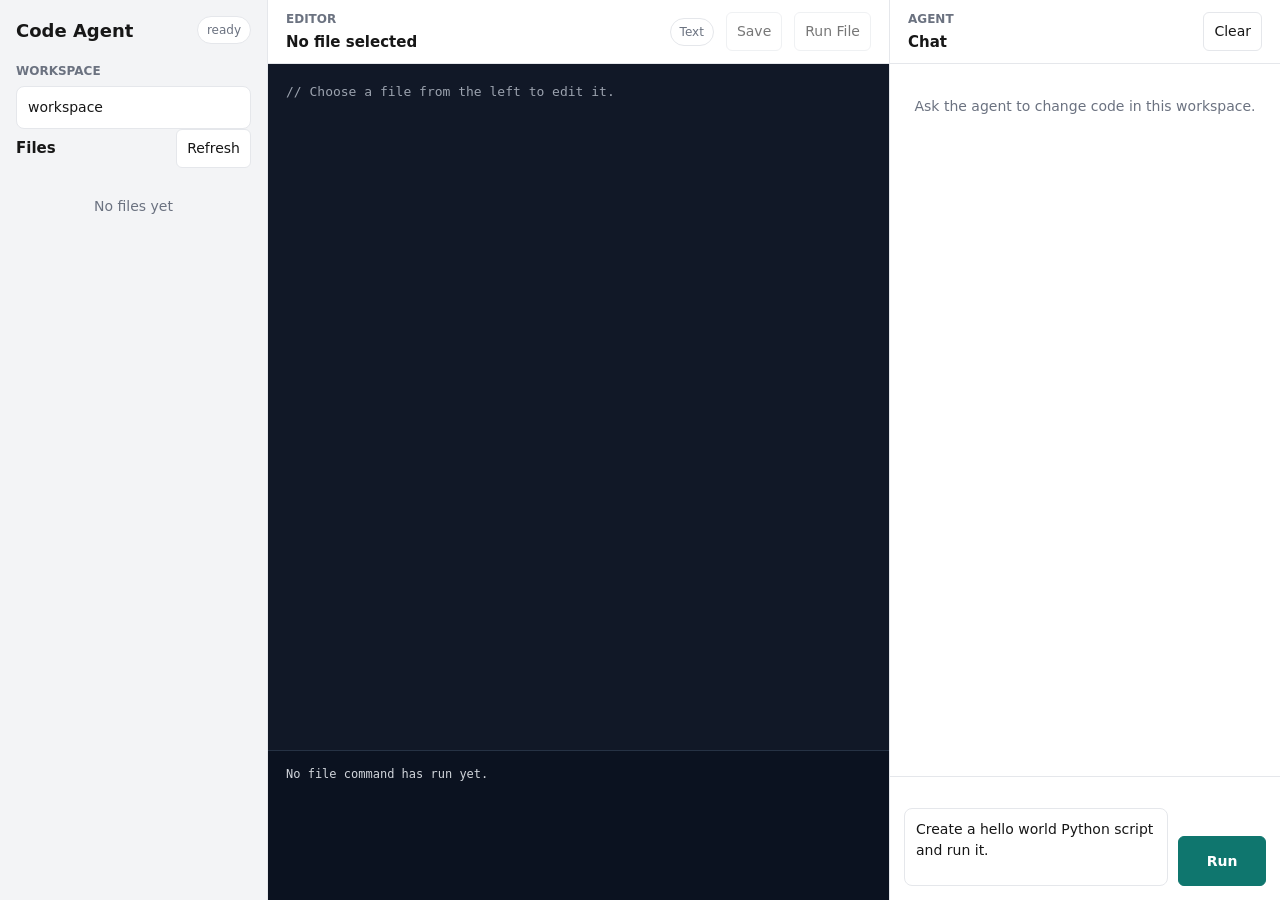
==== web/index.html @ d61482d1 "v1" ====
<!doctype html>
<html lang="zh-CN">
  <head>
    <meta charset="utf-8" />
    <meta name="viewport" content="width=device-width, initial-scale=1" />
    <title>Code Agent Harness</title>
    <link rel="stylesheet" href="./styles.css?v=20260830-1518" />
  </head>
  <body>
    <main class="app">
      <aside class="sidebar">
        <div class="brand">
          <h1>Code Agent</h1>
          <span id="status" class="status">ready</span>
        </div>

        <label for="workspace">Workspace</label>
        <input id="workspace" value="workspace" />

        <div class="side-head">
          <h2>Files</h2>
          <button id="refresh" type="button" title="刷新文件列表">Refresh</button>
        </div>
        <ol id="files" class="files">
          <li class="empty">No files yet</li>
        </ol>
      </aside>

      <section class="editor">
        <div class="editor-head">
          <div>
            <p class="eyebrow">Editor</p>
            <h2 id="file-title">No file selected</h2>
          </div>
          <div class="editor-actions">
            <span id="language" class="pill">Text</span>
            <button id="save-file" type="button" disabled>Save</button>
            <button id="run-file" type="button" disabled>Run File</button>
          </div>
        </div>
        <textarea id="code-editor" class="code-editor" spellcheck="false" disabled>// Choose a file from the left to edit it.</textarea>
        <pre id="terminal" class="terminal">No file command has run yet.</pre>
      </section>

      <aside class="agent-panel">
        <div class="agent-head">
          <div>
            <p class="eyebrow">Agent</p>
            <h2>Chat</h2>
          </div>
          <button id="clear" type="button" title="清空对话">Clear</button>
        </div>
        <ol id="events" class="events">
          <li class="empty">Ask the agent to change code in this workspace.</li>
        </ol>
        <section class="composer">
          <textarea id="task">Create a hello world Python script and run it.</textarea>
          <button id="run" class="run" type="button">Run</button>
        </section>
      </aside>
    </main>
    <script src="./app.js?v=20260830-1518"></script>
  </body>
</html>
---- web/styles.css ----
:root {
  color-scheme: light;
  --bg: #f7f7f8;
  --sidebar: #f3f4f6;
  --panel: #ffffff;
  --soft: #fafafa;
  --ink: #171717;
  --muted: #6b7280;
  --line: #e5e7eb;
  --accent: #0f766e;
  --accent-soft: #e6f4f1;
  --error: #b42318;
  --warn: #b45309;
  --code-bg: #111827;
  --code-fg: #e5e7eb;
}

* {
  box-sizing: border-box;
}

body {
  margin: 0;
  background: var(--bg);
  color: var(--ink);
  font: 14px/1.5 ui-sans-serif, system-ui, -apple-system, BlinkMacSystemFont, "Segoe UI", sans-serif;
}

button,
input,
textarea {
  font: inherit;
}

button {
  border: 1px solid var(--line);
  border-radius: 6px;
  color: var(--ink);
  background: #fff;
  padding: 8px 10px;
  cursor: pointer;
}

button:hover {
  border-color: #b8c0cc;
}

button:disabled {
  cursor: not-allowed;
  opacity: 0.58;
}

.app {
  height: 100vh;
  display: grid;
  grid-template-columns: 268px minmax(420px, 1fr) 390px;
  grid-template-rows: 1fr;
  overflow: hidden;
  background: var(--panel);
}

.sidebar {
  grid-column: 1;
  grid-row: 1;
  padding: 16px;
  display: flex;
  flex-direction: column;
  min-width: 0;
  background: var(--sidebar);
  border-right: 1px solid var(--line);
}

.brand,
.side-head,
.editor-head,
.editor-actions,
.agent-head {
  display: flex;
  align-items: center;
  justify-content: space-between;
  gap: 12px;
}

h1,
h2,
p {
  margin: 0;
}

h1 {
  font-size: 18px;
  font-weight: 760;
}

h2 {
  font-size: 15px;
  font-weight: 720;
}

label,
.eyebrow {
  display: block;
  margin: 18px 0 6px;
  color: var(--muted);
  font-size: 12px;
  font-weight: 680;
  text-transform: uppercase;
}

input,
textarea {
  width: 100%;
  border: 1px solid var(--line);
  border-radius: 8px;
  padding: 10px 11px;
  color: var(--ink);
  background: #fff;
}

.status,
.pill {
  border: 1px solid var(--line);
  border-radius: 999px;
  padding: 4px 9px;
  color: var(--muted);
  background: #fff;
  font-size: 12px;
}

.files,
.events {
  list-style: none;
  margin: 0;
  padding: 0;
}

.files {
  margin-top: 10px;
  overflow: auto;
}

.file {
  width: 100%;
  display: grid;
  grid-template-columns: 1fr auto;
  gap: 8px;
  align-items: center;
  border: 0;
  border-radius: 8px;
  padding: 8px;
  text-align: left;
  background: transparent;
}

.file:hover,
.file.active {
  background: var(--accent-soft);
}

.file-name {
  overflow: hidden;
  text-overflow: ellipsis;
  white-space: nowrap;
}

.file-meta {
  color: var(--muted);
  font-size: 12px;
}

.editor {
  grid-column: 2;
  grid-row: 1;
  min-width: 0;
  min-height: 0;
  display: grid;
  grid-template-rows: 64px minmax(0, 1fr) 150px;
  border-right: 1px solid var(--line);
}

.editor-head,
.agent-head {
  padding: 12px 18px;
  border-bottom: 1px solid var(--line);
}

.editor-head .eyebrow,
.agent-head .eyebrow {
  margin: 0 0 3px;
}

.code-editor {
  min-height: 0;
  border: 0;
  border-radius: 0;
  padding: 18px;
  resize: none;
  outline: none;
  background: var(--code-bg);
  color: var(--code-fg);
  font: 13px/1.6 "Cascadia Code", "Fira Code", Consolas, monospace;
  white-space: pre;
  overflow: auto;
}

.code-editor:disabled {
  opacity: 1;
  color: #9ca3af;
}

.terminal {
  margin: 0;
  padding: 14px 18px;
  overflow: auto;
  border-top: 1px solid #263244;
  background: #0b1220;
  color: #d1d5db;
  font: 12px/1.55 "Cascadia Code", Consolas, monospace;
  white-space: pre-wrap;
}

.agent-panel {
  grid-column: 3;
  grid-row: 1;
  min-width: 0;
  min-height: 0;
  display: grid;
  grid-template-rows: 64px minmax(0, 1fr) 124px;
  background: var(--panel);
}

.events {
  overflow: auto;
  padding: 14px;
  display: flex;
  flex-direction: column;
  gap: 10px;
}

.event {
  border: 1px solid var(--line);
  border-radius: 8px;
  padding: 10px 12px;
  background: var(--soft);
}

.event strong {
  display: block;
  margin-bottom: 5px;
  font-size: 12px;
}

.event pre {
  max-height: 240px;
  overflow: auto;
  margin: 0;
  white-space: pre-wrap;
  word-break: break-word;
}

.event.assistant {
  background: #fff;
}

.event.user {
  border-color: #c7d2fe;
  background: #f8fafc;
}

.event.tool strong {
  color: var(--accent);
}

.event.error strong {
  color: var(--error);
}

.event.result.bad strong {
  color: var(--warn);
}

.composer {
  display: grid;
  grid-template-columns: minmax(240px, 1fr) 88px;
  gap: 10px;
  align-items: end;
  padding: 14px;
  background: var(--panel);
  border-top: 1px solid var(--line);
}

.run {
  height: 50px;
  color: #fff;
  border-color: var(--accent);
  background: var(--accent);
  font-weight: 750;
}

.composer textarea {
  height: 78px;
  resize: none;
}

.empty {
  color: var(--muted);
  padding: 18px 8px;
  text-align: center;
}

@media (max-width: 1100px) {
  .app {
    height: auto;
    min-height: 100vh;
    grid-template-columns: 260px minmax(0, 1fr);
    grid-template-rows: 520px 420px;
    overflow: auto;
  }

  .sidebar {
    grid-row: 1 / 3;
  }

  .editor {
    grid-column: 2;
    grid-row: 1;
  }

  .agent-panel {
    grid-column: 2;
    grid-row: 2;
  }
}
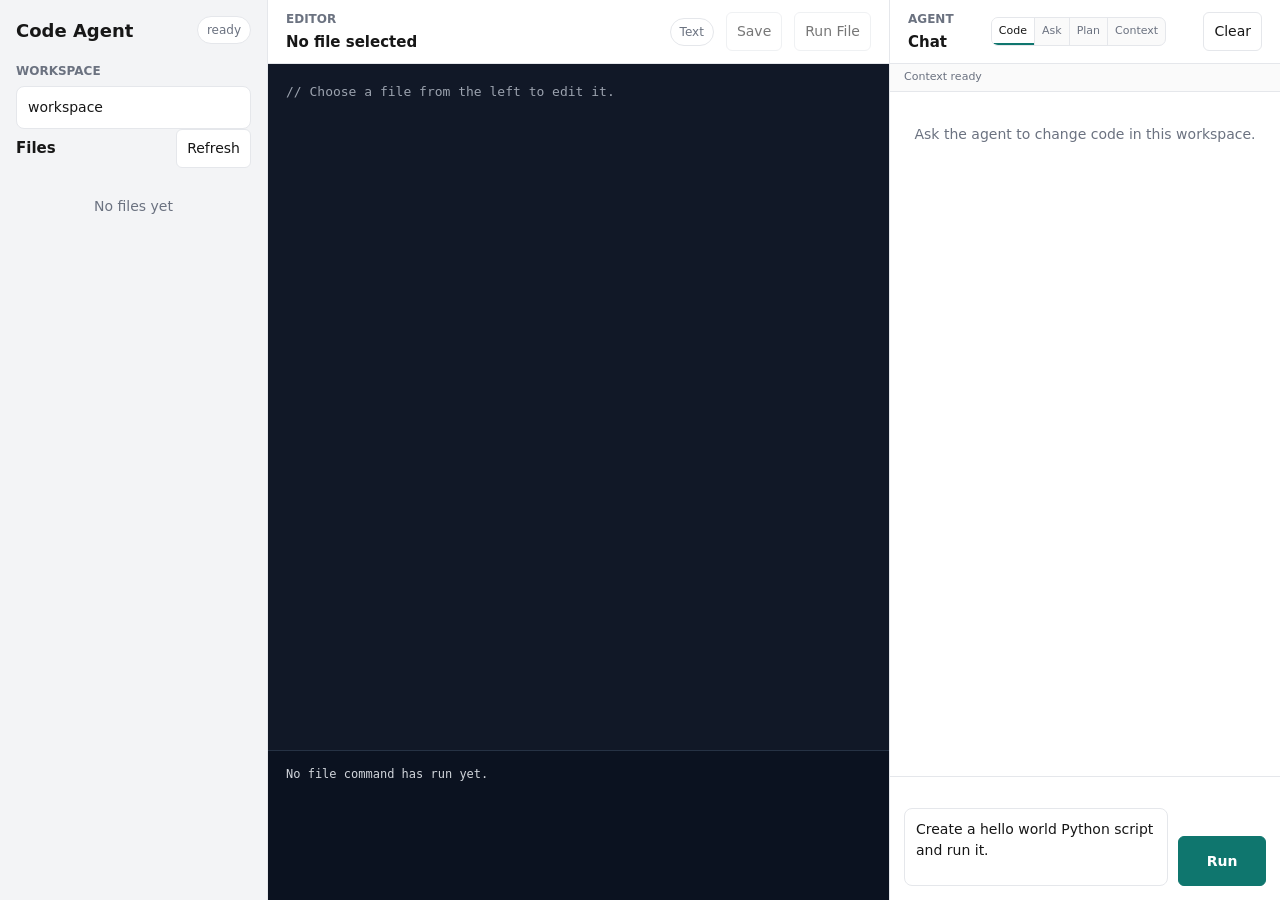
==== commit 53c9fb04: "v2" ====
--- a/web/index.html
+++ b/web/index.html
@@ -4,7 +4,7 @@
     <meta charset="utf-8" />
     <meta name="viewport" content="width=device-width, initial-scale=1" />
     <title>Code Agent Harness</title>
-    <link rel="stylesheet" href="./styles.css?v=20260830-1518" />
+    <link rel="stylesheet" href="./styles.css?v=20260830-1700" />
   </head>
   <body>
     <main class="app">
@@ -48,8 +48,15 @@
             <p class="eyebrow">Agent</p>
             <h2>Chat</h2>
           </div>
+          <div id="mode-switch" class="mode-switch" role="group" aria-label="Agent mode">
+            <button type="button" class="active" data-mode="code" title="编辑并验证代码">Code</button>
+            <button type="button" data-mode="ask" title="只读问答">Ask</button>
+            <button type="button" data-mode="architect" title="只生成实施计划">Plan</button>
+            <button type="button" data-mode="context" title="查看当前仓库上下文">Context</button>
+          </div>
           <button id="clear" type="button" title="清空对话">Clear</button>
         </div>
+        <div id="context-status" class="context-status">Context ready</div>
         <ol id="events" class="events">
           <li class="empty">Ask the agent to change code in this workspace.</li>
         </ol>
@@ -59,6 +66,6 @@
         </section>
       </aside>
     </main>
-    <script src="./app.js?v=20260830-1518"></script>
+    <script src="./app.js?v=20260830-1700"></script>
   </body>
 </html>
--- a/web/styles.css
+++ b/web/styles.css
@@ -225,8 +225,49 @@
   min-width: 0;
   min-height: 0;
   display: grid;
-  grid-template-rows: 64px minmax(0, 1fr) 124px;
+  grid-template-rows: 64px 28px minmax(0, 1fr) 124px;
   background: var(--panel);
+}
+
+.mode-switch {
+  display: flex;
+  align-items: center;
+  border: 1px solid var(--line);
+  border-radius: 7px;
+  overflow: hidden;
+  background: var(--soft);
+}
+
+.mode-switch button {
+  min-width: 0;
+  border: 0;
+  border-right: 1px solid var(--line);
+  border-radius: 0;
+  padding: 5px 7px;
+  color: var(--muted);
+  background: transparent;
+  font-size: 11px;
+}
+
+.mode-switch button:last-child {
+  border-right: 0;
+}
+
+.mode-switch button.active {
+  color: var(--ink);
+  background: #fff;
+  box-shadow: inset 0 -2px 0 var(--accent);
+}
+
+.context-status {
+  padding: 5px 14px;
+  overflow: hidden;
+  border-bottom: 1px solid var(--line);
+  color: var(--muted);
+  background: var(--soft);
+  font-size: 11px;
+  text-overflow: ellipsis;
+  white-space: nowrap;
 }
 
 .events {
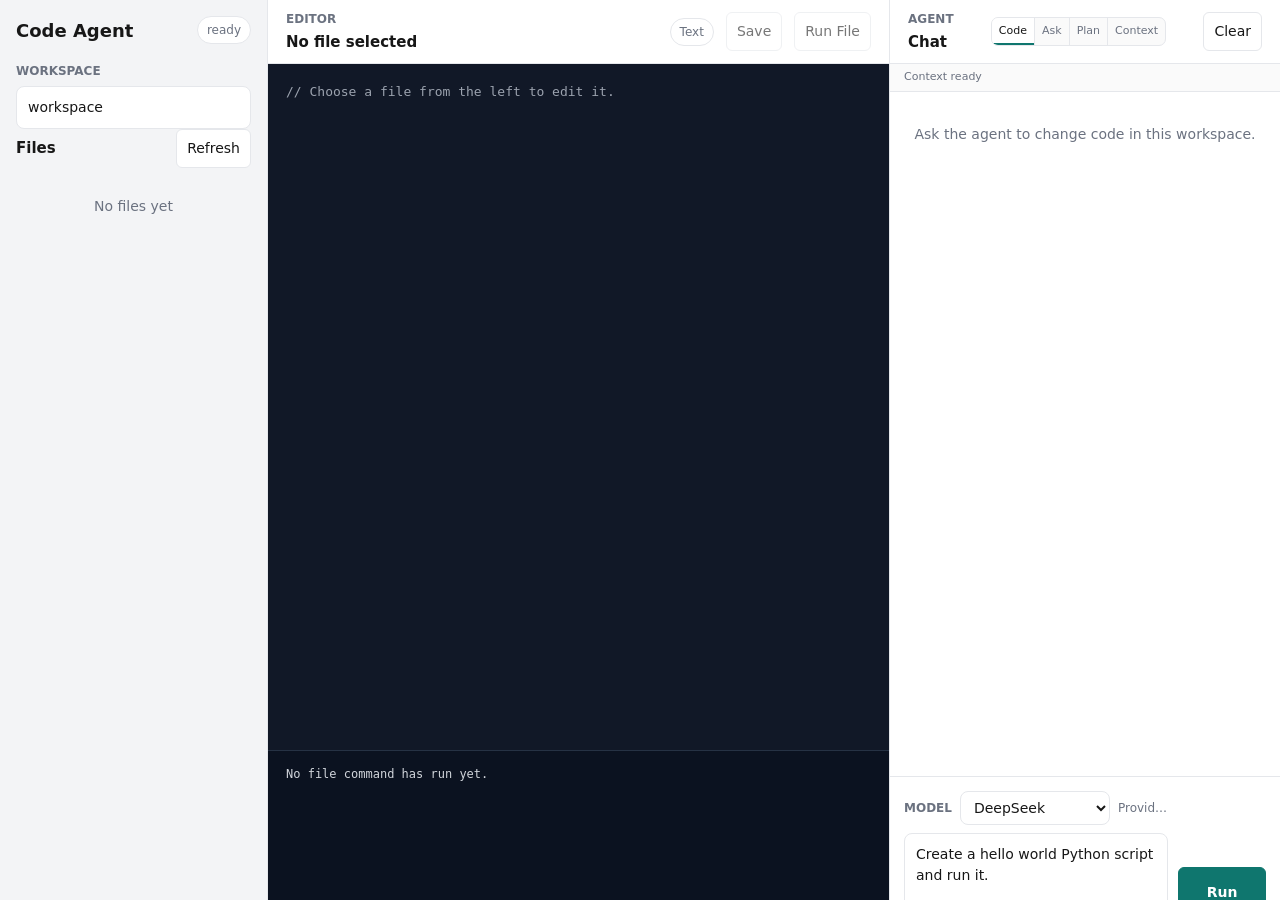
==== commit 0a39864b: "add_llm" ====
--- a/web/index.html
+++ b/web/index.html
@@ -61,7 +61,19 @@
           <li class="empty">Ask the agent to change code in this workspace.</li>
         </ol>
         <section class="composer">
-          <textarea id="task">Create a hello world Python script and run it.</textarea>
+          <div class="composer-main">
+            <div class="composer-toolbar">
+              <label for="provider">Model</label>
+              <select id="provider" title="选择本次请求使用的大模型">
+                <option value="deepseek">DeepSeek</option>
+                <option value="openai">ChatGPT (CloseAI)</option>
+                <option value="claude">Claude (CloseAI)</option>
+                <option value="qwen">Qwen</option>
+              </select>
+              <span id="provider-hint">OpenAI-compatible · deepseek-chat</span>
+            </div>
+            <textarea id="task">Create a hello world Python script and run it.</textarea>
+          </div>
           <button id="run" class="run" type="button">Run</button>
         </section>
       </aside>
--- a/web/styles.css
+++ b/web/styles.css
@@ -28,7 +28,8 @@
 
 button,
 input,
-textarea {
+textarea,
+select {
   font: inherit;
 }
 
@@ -108,7 +109,8 @@
 }
 
 input,
-textarea {
+textarea,
+select {
   width: 100%;
   border: 1px solid var(--line);
   border-radius: 8px;
@@ -330,6 +332,40 @@
   border-top: 1px solid var(--line);
 }
 
+.composer-main {
+  min-width: 0;
+}
+
+.composer-toolbar {
+  display: flex;
+  align-items: center;
+  gap: 8px;
+  margin-bottom: 8px;
+}
+
+.composer-toolbar label {
+  margin: 0;
+}
+
+.composer-toolbar select {
+  width: auto;
+  min-width: 150px;
+  padding: 7px 30px 7px 9px;
+}
+
+.provider-hint {
+  color: var(--muted);
+  font-size: 12px;
+}
+
+#provider-hint {
+  color: var(--muted);
+  font-size: 12px;
+  overflow: hidden;
+  text-overflow: ellipsis;
+  white-space: nowrap;
+}
+
 .run {
   height: 50px;
   color: #fff;
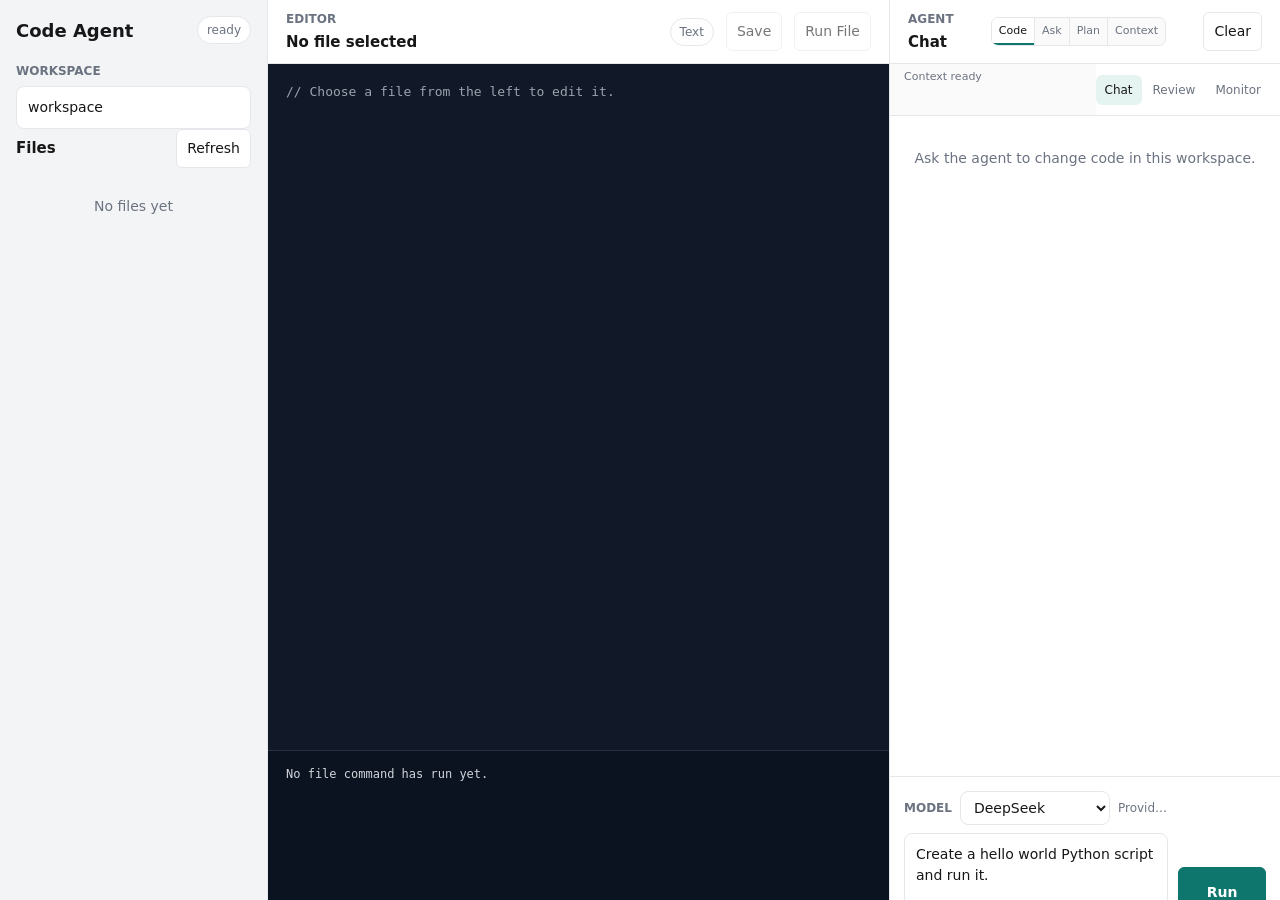
==== commit d0266b28: "add_monitoring&&memory" ====
--- a/web/index.html
+++ b/web/index.html
@@ -56,26 +56,68 @@
           </div>
           <button id="clear" type="button" title="清空对话">Clear</button>
         </div>
-        <div id="context-status" class="context-status">Context ready</div>
-        <ol id="events" class="events">
-          <li class="empty">Ask the agent to change code in this workspace.</li>
-        </ol>
-        <section class="composer">
-          <div class="composer-main">
-            <div class="composer-toolbar">
-              <label for="provider">Model</label>
-              <select id="provider" title="选择本次请求使用的大模型">
-                <option value="deepseek">DeepSeek</option>
-                <option value="openai">ChatGPT (CloseAI)</option>
-                <option value="claude">Claude (CloseAI)</option>
-                <option value="qwen">Qwen</option>
-              </select>
-              <span id="provider-hint">OpenAI-compatible · deepseek-chat</span>
+        <div class="agent-subhead">
+          <div id="context-status" class="context-status">Context ready</div>
+          <div class="panel-tabs" role="tablist" aria-label="Agent panels">
+            <button id="chat-tab" class="active" type="button" role="tab">Chat</button>
+            <button id="review-tab" type="button" role="tab">Review <span id="review-count"></span></button>
+            <button id="monitor-tab" type="button" role="tab">Monitor</button>
+          </div>
+        </div>
+        <div class="agent-body">
+          <div id="chat-view" class="chat-view">
+            <ol id="events" class="events">
+              <li class="empty">Ask the agent to change code in this workspace.</li>
+            </ol>
+          </div>
+          <section id="review-view" class="review-view" hidden>
+            <div class="review-toolbar">
+              <span id="review-summary">No changes to review.</span>
+              <div>
+                <button id="review-refresh" type="button" title="刷新审查变更">Refresh</button>
+                <button id="review-merge" type="button" disabled title="合并选中的两次或多次修改">Merge selected</button>
+              </div>
             </div>
-            <textarea id="task">Create a hello world Python script and run it.</textarea>
-          </div>
-          <button id="run" class="run" type="button">Run</button>
-        </section>
+            <ol id="reviews" class="reviews">
+              <li class="empty">Run the agent to create review changes.</li>
+            </ol>
+          </section>
+          <section id="monitor-view" class="monitor-view" hidden>
+            <div class="monitor-toolbar">
+              <span id="monitor-scope">Workspace monitor</span>
+              <button id="monitor-refresh" type="button" title="刷新监控数据">Refresh</button>
+            </div>
+            <div id="monitor-kpis" class="monitor-kpis"></div>
+            <section class="monitor-section">
+              <h3>By model</h3>
+              <div id="monitor-providers" class="monitor-list"></div>
+            </section>
+            <section class="monitor-section">
+              <h3>By tool</h3>
+              <div id="monitor-tools" class="monitor-list"></div>
+            </section>
+            <section class="monitor-section">
+              <h3>Recent errors</h3>
+              <div id="monitor-errors" class="monitor-list"></div>
+            </section>
+          </section>
+          <section class="composer">
+            <div class="composer-main">
+              <div class="composer-toolbar">
+                <label for="provider">Model</label>
+                <select id="provider" title="选择本次请求使用的大模型">
+                  <option value="deepseek">DeepSeek</option>
+                  <option value="openai">ChatGPT (CloseAI)</option>
+                  <option value="claude">Claude (CloseAI)</option>
+                  <option value="qwen">Qwen</option>
+                </select>
+                <span id="provider-hint">OpenAI-compatible · deepseek-chat</span>
+              </div>
+              <textarea id="task">Create a hello world Python script and run it.</textarea>
+            </div>
+            <button id="run" class="run" type="button">Run</button>
+          </section>
+        </div>
       </aside>
     </main>
     <script src="./app.js?v=20260830-1700"></script>
--- a/web/styles.css
+++ b/web/styles.css
@@ -227,8 +227,14 @@
   min-width: 0;
   min-height: 0;
   display: grid;
-  grid-template-rows: 64px 28px minmax(0, 1fr) 124px;
+  grid-template-rows: 64px 52px minmax(0, 1fr);
   background: var(--panel);
+}
+
+.agent-subhead {
+  display: flex;
+  align-items: stretch;
+  border-bottom: 1px solid var(--line);
 }
 
 .mode-switch {
@@ -262,14 +268,229 @@
 }
 
 .context-status {
+  flex: 1;
   padding: 5px 14px;
   overflow: hidden;
-  border-bottom: 1px solid var(--line);
   color: var(--muted);
   background: var(--soft);
   font-size: 11px;
   text-overflow: ellipsis;
   white-space: nowrap;
+}
+
+.panel-tabs {
+  display: flex;
+  align-items: center;
+  gap: 2px;
+  padding: 6px 10px 6px 0;
+}
+
+.panel-tabs button {
+  border: 0;
+  border-radius: 6px;
+  padding: 6px 9px;
+  color: var(--muted);
+  background: transparent;
+  font-size: 12px;
+}
+
+.panel-tabs button.active {
+  color: var(--ink);
+  background: var(--accent-soft);
+}
+
+.panel-tabs button {
+  white-space: nowrap;
+}
+
+.agent-body {
+  grid-row: 3;
+  min-height: 0;
+  display: grid;
+  grid-template-rows: minmax(0, 1fr) 124px;
+}
+
+.chat-view,
+.review-view {
+  min-height: 0;
+  overflow: hidden;
+}
+
+.monitor-view {
+  min-height: 0;
+  overflow: auto;
+  padding: 12px 14px;
+}
+
+.monitor-toolbar {
+  display: flex;
+  align-items: center;
+  justify-content: space-between;
+  gap: 8px;
+  margin-bottom: 10px;
+  color: var(--muted);
+  font-size: 12px;
+}
+
+.monitor-toolbar button {
+  padding: 6px 8px;
+  font-size: 12px;
+}
+
+.monitor-kpis {
+  display: grid;
+  grid-template-columns: repeat(2, minmax(0, 1fr));
+  gap: 8px;
+  margin-bottom: 14px;
+}
+
+.monitor-kpi {
+  min-width: 0;
+  padding: 9px;
+  border: 1px solid var(--line);
+  border-radius: 7px;
+  background: var(--soft);
+}
+
+.monitor-kpi strong,
+.monitor-kpi span {
+  display: block;
+}
+
+.monitor-kpi strong {
+  font-size: 17px;
+}
+
+.monitor-kpi span {
+  margin-top: 2px;
+  color: var(--muted);
+  font-size: 11px;
+}
+
+.monitor-section {
+  margin-top: 14px;
+}
+
+.monitor-section h3 {
+  margin: 0 0 7px;
+  color: var(--muted);
+  font-size: 11px;
+  font-weight: 700;
+  text-transform: uppercase;
+}
+
+.monitor-list {
+  display: flex;
+  flex-direction: column;
+  gap: 6px;
+}
+
+.monitor-row {
+  display: grid;
+  grid-template-columns: minmax(0, 1fr) auto;
+  gap: 8px;
+  padding: 8px 9px;
+  border: 1px solid var(--line);
+  border-radius: 6px;
+  background: #fff;
+}
+
+.monitor-row strong,
+.monitor-row span {
+  display: block;
+  overflow: hidden;
+  text-overflow: ellipsis;
+  white-space: nowrap;
+}
+
+.monitor-row strong {
+  font-size: 12px;
+}
+
+.monitor-row span {
+  color: var(--muted);
+  font-size: 11px;
+}
+
+.monitor-error {
+  border-left: 3px solid var(--error);
+}
+
+.review-view {
+  padding: 12px 14px;
+  overflow: auto;
+}
+
+.review-toolbar {
+  display: flex;
+  align-items: center;
+  justify-content: space-between;
+  gap: 8px;
+  margin-bottom: 10px;
+  color: var(--muted);
+  font-size: 12px;
+}
+
+.review-toolbar button {
+  padding: 6px 8px;
+  font-size: 12px;
+}
+
+.reviews {
+  display: flex;
+  flex-direction: column;
+  gap: 10px;
+  margin: 0;
+  padding: 0;
+  list-style: none;
+}
+
+.review-item {
+  border: 1px solid var(--line);
+  border-radius: 8px;
+  padding: 10px;
+  background: var(--soft);
+}
+
+.review-item.merged {
+  opacity: 0.62;
+}
+
+.review-item-head {
+  display: flex;
+  align-items: flex-start;
+  gap: 8px;
+}
+
+.review-item-head label {
+  flex: 1;
+  margin: 0;
+  color: var(--ink);
+  font-size: 12px;
+  text-transform: none;
+}
+
+.review-meta {
+  display: block;
+  color: var(--muted);
+  font-size: 11px;
+}
+
+.review-diff {
+  max-height: 180px;
+  overflow: auto;
+  margin: 8px 0 0;
+  padding: 8px;
+  border: 1px solid var(--line);
+  background: #fff;
+  color: #374151;
+  font: 11px/1.45 "Cascadia Code", Consolas, monospace;
+  white-space: pre-wrap;
+  word-break: break-word;
+}
+
+.composer {
+  grid-row: 2;
 }
 
 .events {
@@ -408,3 +629,14 @@
     grid-row: 2;
   }
 }
+
+@media (max-width: 520px) {
+  .panel-tabs {
+    padding-right: 6px;
+  }
+
+  .panel-tabs button {
+    padding-left: 5px;
+    padding-right: 5px;
+  }
+}
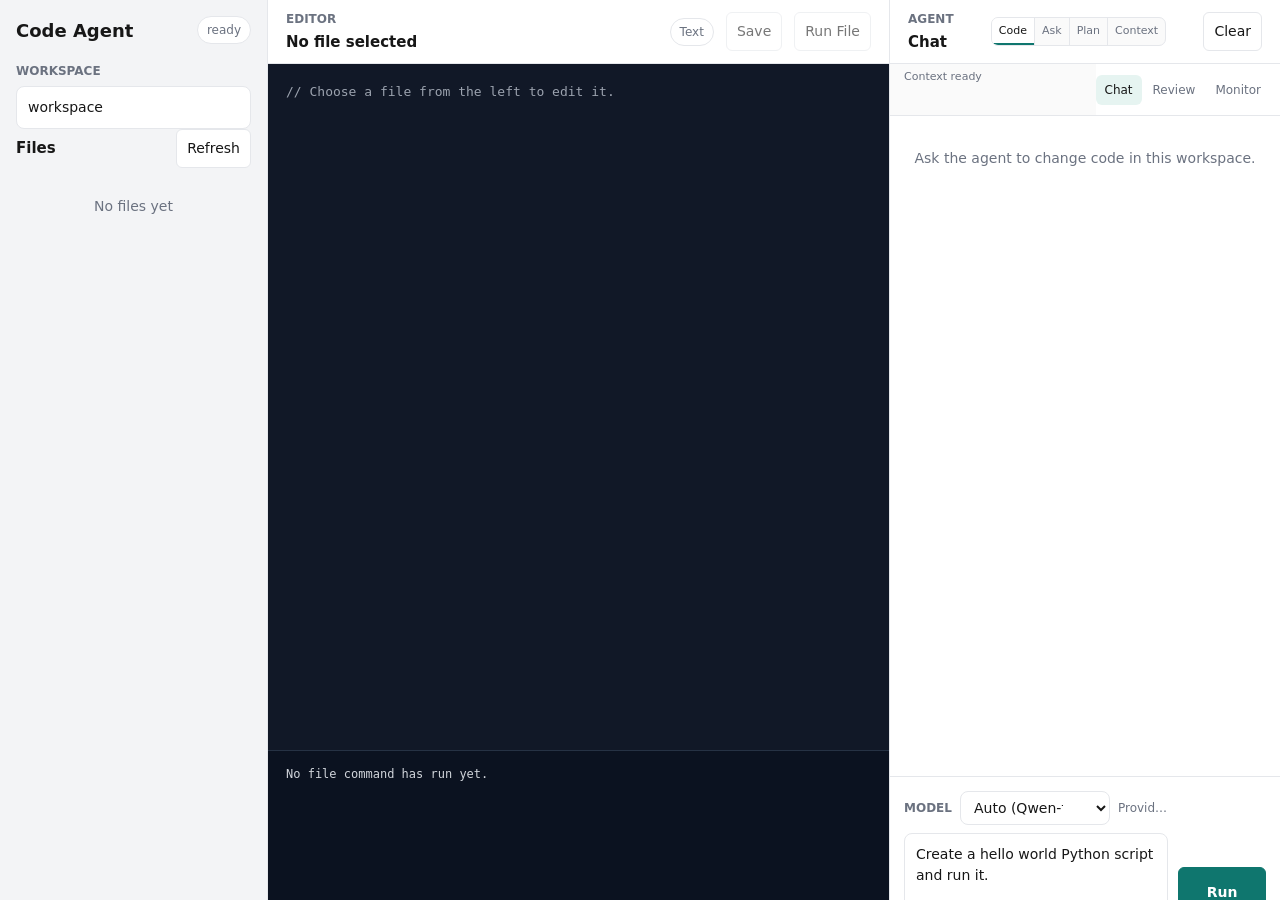
==== commit 5772010c: "v4_update" ====
--- a/web/index.html
+++ b/web/index.html
@@ -4,7 +4,7 @@
     <meta charset="utf-8" />
     <meta name="viewport" content="width=device-width, initial-scale=1" />
     <title>Code Agent Harness</title>
-    <link rel="stylesheet" href="./styles.css?v=20260830-1700" />
+    <link rel="stylesheet" href="./styles.css?v=20260901-1220" />
   </head>
   <body>
     <main class="app">
@@ -76,6 +76,7 @@
               <div>
                 <button id="review-refresh" type="button" title="刷新审查变更">Refresh</button>
                 <button id="review-merge" type="button" disabled title="合并选中的两次或多次修改">Merge selected</button>
+                <button id="review-rollback" type="button" disabled title="回滚选中的修改">Rollback selected</button>
               </div>
             </div>
             <ol id="reviews" class="reviews">
@@ -93,6 +94,10 @@
               <div id="monitor-providers" class="monitor-list"></div>
             </section>
             <section class="monitor-section">
+              <h3>Auto routes</h3>
+              <div id="monitor-routes" class="monitor-list"></div>
+            </section>
+            <section class="monitor-section">
               <h3>By tool</h3>
               <div id="monitor-tools" class="monitor-list"></div>
             </section>
@@ -106,12 +111,13 @@
               <div class="composer-toolbar">
                 <label for="provider">Model</label>
                 <select id="provider" title="选择本次请求使用的大模型">
+                  <option value="auto">Auto (Qwen-first)</option>
                   <option value="deepseek">DeepSeek</option>
                   <option value="openai">ChatGPT (CloseAI)</option>
                   <option value="claude">Claude (CloseAI)</option>
                   <option value="qwen">Qwen</option>
                 </select>
-                <span id="provider-hint">OpenAI-compatible · deepseek-chat</span>
+                <span id="provider-hint">Smart cascade · auto-cascade</span>
               </div>
               <textarea id="task">Create a hello world Python script and run it.</textarea>
             </div>
@@ -120,6 +126,6 @@
         </div>
       </aside>
     </main>
-    <script src="./app.js?v=20260830-1700"></script>
+    <script src="./app.js?v=20260901-2330"></script>
   </body>
 </html>
--- a/web/styles.css
+++ b/web/styles.css
@@ -316,6 +316,12 @@
   overflow: hidden;
 }
 
+.chat-view {
+  display: grid;
+  grid-template-rows: minmax(0, 1fr);
+  min-width: 0;
+}
+
 .monitor-view {
   min-height: 0;
   overflow: auto;
@@ -452,7 +458,7 @@
   background: var(--soft);
 }
 
-.review-item.merged {
+.review-item.resolved {
   opacity: 0.62;
 }
 
@@ -494,7 +500,10 @@
 }
 
 .events {
-  overflow: auto;
+  min-height: 0;
+  height: 100%;
+  overflow: auto;
+  overscroll-behavior: contain;
   padding: 14px;
   display: flex;
   flex-direction: column;
@@ -529,6 +538,15 @@
 .event.user {
   border-color: #c7d2fe;
   background: #f8fafc;
+}
+
+.event.route {
+  border-left: 3px solid #0f766e;
+  background: #f0fdfa;
+}
+
+.event.route strong {
+  color: #0f766e;
 }
 
 .event.tool strong {
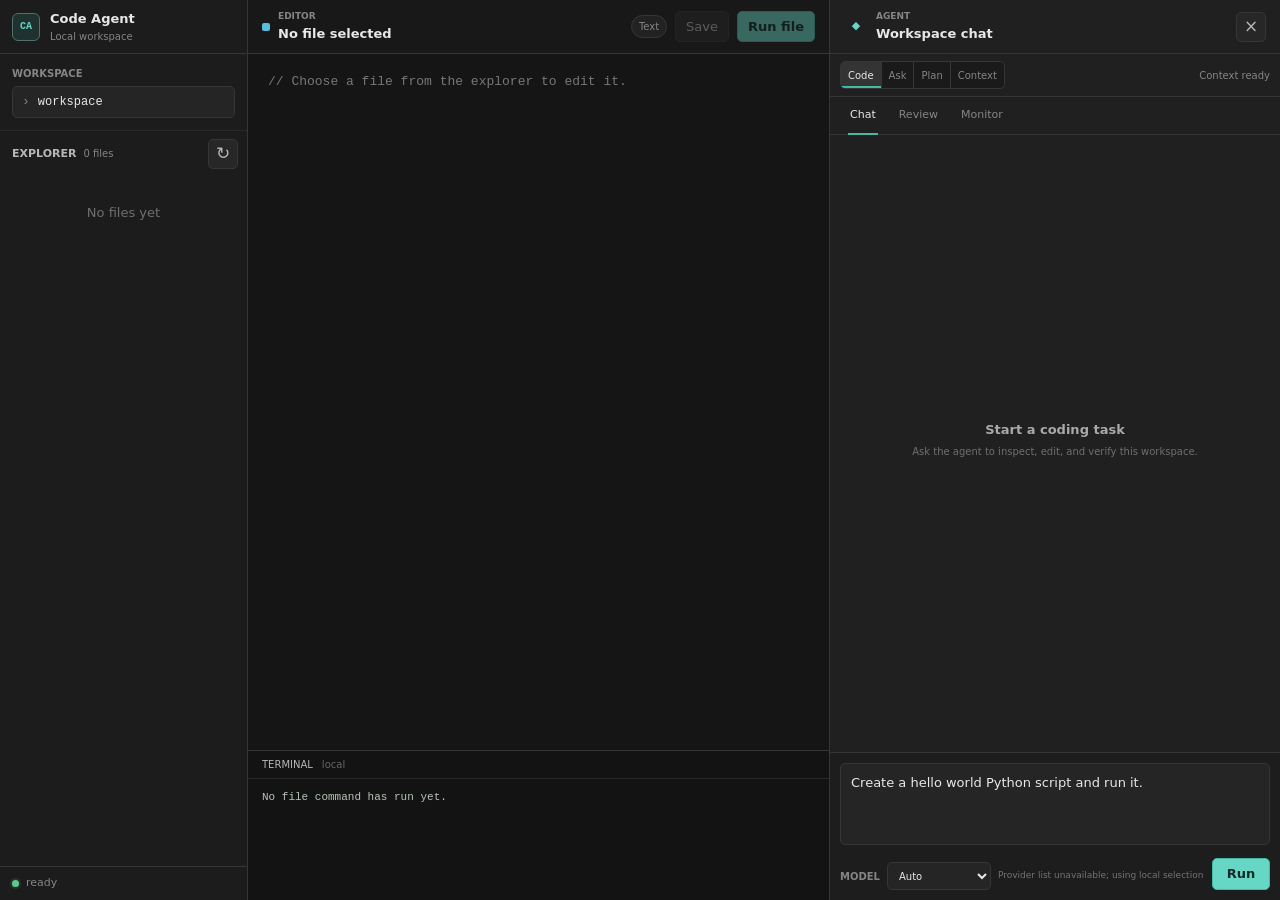
==== commit 7f758098: "v5" ====
--- a/web/index.html
+++ b/web/index.html
@@ -4,93 +4,152 @@
     <meta charset="utf-8" />
     <meta name="viewport" content="width=device-width, initial-scale=1" />
     <title>Code Agent Harness</title>
-    <link rel="stylesheet" href="./styles.css?v=20260901-1220" />
+    <link rel="stylesheet" href="./styles.css?v=20260902-1800" />
   </head>
   <body>
     <main class="app">
       <aside class="sidebar">
-        <div class="brand">
-          <h1>Code Agent</h1>
-          <span id="status" class="status">ready</span>
+        <header class="brand">
+          <span class="brand-mark" aria-hidden="true">CA</span>
+          <div>
+            <h1>Code Agent</h1>
+            <span class="brand-caption">Local workspace</span>
+          </div>
+        </header>
+
+        <div class="workspace-block">
+          <label for="workspace">Workspace</label>
+          <div class="workspace-input">
+            <span aria-hidden="true">›</span>
+            <input id="workspace" value="workspace" spellcheck="false" />
+          </div>
         </div>
 
-        <label for="workspace">Workspace</label>
-        <input id="workspace" value="workspace" />
+        <div class="side-head">
+          <div>
+            <h2>Explorer</h2>
+            <span id="file-count" class="side-meta">0 files</span>
+          </div>
+          <button id="refresh" class="icon-button" type="button" title="刷新文件列表" aria-label="刷新文件列表">↻</button>
+        </div>
+        <div id="files" class="files" role="tree">
+          <div class="empty">No files yet</div>
+        </div>
 
-        <div class="side-head">
-          <h2>Files</h2>
-          <button id="refresh" type="button" title="刷新文件列表">Refresh</button>
-        </div>
-        <ol id="files" class="files">
-          <li class="empty">No files yet</li>
-        </ol>
+        <footer class="sidebar-status">
+          <span class="status-dot" aria-hidden="true"></span>
+          <span id="status" class="status">ready</span>
+        </footer>
       </aside>
 
       <section class="editor">
-        <div class="editor-head">
-          <div>
-            <p class="eyebrow">Editor</p>
-            <h2 id="file-title">No file selected</h2>
+        <header class="editor-head">
+          <div class="file-heading">
+            <span class="editor-tab-dot" aria-hidden="true"></span>
+            <div>
+              <p class="eyebrow">Editor</p>
+              <h2 id="file-title">No file selected</h2>
+            </div>
           </div>
           <div class="editor-actions">
             <span id="language" class="pill">Text</span>
             <button id="save-file" type="button" disabled>Save</button>
-            <button id="run-file" type="button" disabled>Run File</button>
+            <button id="run-file" class="primary-action" type="button" disabled>Run file</button>
           </div>
-        </div>
-        <textarea id="code-editor" class="code-editor" spellcheck="false" disabled>// Choose a file from the left to edit it.</textarea>
-        <pre id="terminal" class="terminal">No file command has run yet.</pre>
+        </header>
+        <textarea id="code-editor" class="code-editor" spellcheck="false" disabled>// Choose a file from the explorer to edit it.</textarea>
+        <section class="terminal-panel">
+          <div class="terminal-head">
+            <span>Terminal</span>
+            <span class="terminal-shell">local</span>
+          </div>
+          <pre id="terminal" class="terminal">No file command has run yet.</pre>
+        </section>
       </section>
 
       <aside class="agent-panel">
-        <div class="agent-head">
-          <div>
-            <p class="eyebrow">Agent</p>
-            <h2>Chat</h2>
+        <header class="agent-head">
+          <div class="agent-title">
+            <span class="agent-mark" aria-hidden="true">◆</span>
+            <div>
+              <p class="eyebrow">Agent</p>
+              <h2 id="agent-view-title">Workspace chat</h2>
+            </div>
           </div>
+          <button id="clear" class="icon-button" type="button" title="清空当前对话" aria-label="清空当前对话">×</button>
+        </header>
+
+        <div class="agent-controls">
           <div id="mode-switch" class="mode-switch" role="group" aria-label="Agent mode">
             <button type="button" class="active" data-mode="code" title="编辑并验证代码">Code</button>
             <button type="button" data-mode="ask" title="只读问答">Ask</button>
             <button type="button" data-mode="architect" title="只生成实施计划">Plan</button>
             <button type="button" data-mode="context" title="查看当前仓库上下文">Context</button>
           </div>
-          <button id="clear" type="button" title="清空对话">Clear</button>
+          <div id="context-status" class="context-status">Context ready</div>
         </div>
-        <div class="agent-subhead">
-          <div id="context-status" class="context-status">Context ready</div>
-          <div class="panel-tabs" role="tablist" aria-label="Agent panels">
-            <button id="chat-tab" class="active" type="button" role="tab">Chat</button>
-            <button id="review-tab" type="button" role="tab">Review <span id="review-count"></span></button>
-            <button id="monitor-tab" type="button" role="tab">Monitor</button>
-          </div>
-        </div>
+
+        <nav class="panel-tabs" role="tablist" aria-label="Agent panels">
+          <button id="chat-tab" class="active" type="button" role="tab" aria-selected="true">Chat</button>
+          <button id="review-tab" type="button" role="tab" aria-selected="false">Review <span id="review-count"></span></button>
+          <button id="monitor-tab" type="button" role="tab" aria-selected="false">Monitor</button>
+        </nav>
+
         <div class="agent-body">
-          <div id="chat-view" class="chat-view">
+          <section id="chat-view" class="chat-view">
             <ol id="events" class="events">
-              <li class="empty">Ask the agent to change code in this workspace.</li>
+              <li class="empty chat-empty">
+                <strong>Start a coding task</strong>
+                <span>Ask the agent to inspect, edit, and verify this workspace.</span>
+              </li>
             </ol>
-          </div>
+            <section id="composer" class="composer">
+              <textarea id="task" placeholder="Describe a coding task for the agent.">Create a hello world Python script and run it.</textarea>
+              <div class="composer-footer">
+                <div class="model-control">
+                  <label for="provider">Model</label>
+                  <select id="provider" title="选择本次请求使用的大模型">
+                    <option value="auto">Auto</option>
+                    <option value="deepseek">DeepSeek</option>
+                    <option value="openai">ChatGPT (CloseAI)</option>
+                    <option value="claude">Claude (CloseAI)</option>
+                    <option value="qwen">Qwen</option>
+                  </select>
+                  <span id="provider-hint">Task-aware model selection</span>
+                </div>
+                <button id="run" class="run" type="button" title="运行 Agent">Run</button>
+              </div>
+            </section>
+          </section>
+
           <section id="review-view" class="review-view" hidden>
-            <div class="review-toolbar">
-              <span id="review-summary">No changes to review.</span>
+            <div class="view-toolbar review-toolbar">
               <div>
-                <button id="review-refresh" type="button" title="刷新审查变更">Refresh</button>
-                <button id="review-merge" type="button" disabled title="合并选中的两次或多次修改">Merge selected</button>
-                <button id="review-rollback" type="button" disabled title="回滚选中的修改">Rollback selected</button>
+                <strong>Changes</strong>
+                <span id="review-summary">No changes to review.</span>
+              </div>
+              <div class="toolbar-actions">
+                <button id="review-refresh" class="icon-button" type="button" title="刷新审查变更" aria-label="刷新审查变更">↻</button>
+                <button id="review-rollback" type="button" disabled title="回滚选中的修改">Rollback</button>
+                <button id="review-merge" class="primary-action" type="button" disabled title="合并选中的两次或多次修改">Accept selected</button>
               </div>
             </div>
             <ol id="reviews" class="reviews">
               <li class="empty">Run the agent to create review changes.</li>
             </ol>
           </section>
+
           <section id="monitor-view" class="monitor-view" hidden>
-            <div class="monitor-toolbar">
-              <span id="monitor-scope">Workspace monitor</span>
-              <button id="monitor-refresh" type="button" title="刷新监控数据">Refresh</button>
+            <div class="view-toolbar monitor-toolbar">
+              <div>
+                <strong>Observability</strong>
+                <span id="monitor-scope">Workspace monitor</span>
+              </div>
+              <button id="monitor-refresh" class="icon-button" type="button" title="刷新监控数据" aria-label="刷新监控数据">↻</button>
             </div>
             <div id="monitor-kpis" class="monitor-kpis"></div>
             <section class="monitor-section">
-              <h3>By model</h3>
+              <h3>Models</h3>
               <div id="monitor-providers" class="monitor-list"></div>
             </section>
             <section class="monitor-section">
@@ -98,7 +157,7 @@
               <div id="monitor-routes" class="monitor-list"></div>
             </section>
             <section class="monitor-section">
-              <h3>By tool</h3>
+              <h3>Tools</h3>
               <div id="monitor-tools" class="monitor-list"></div>
             </section>
             <section class="monitor-section">
@@ -106,26 +165,9 @@
               <div id="monitor-errors" class="monitor-list"></div>
             </section>
           </section>
-          <section class="composer">
-            <div class="composer-main">
-              <div class="composer-toolbar">
-                <label for="provider">Model</label>
-                <select id="provider" title="选择本次请求使用的大模型">
-                  <option value="auto">Auto (Qwen-first)</option>
-                  <option value="deepseek">DeepSeek</option>
-                  <option value="openai">ChatGPT (CloseAI)</option>
-                  <option value="claude">Claude (CloseAI)</option>
-                  <option value="qwen">Qwen</option>
-                </select>
-                <span id="provider-hint">Smart cascade · auto-cascade</span>
-              </div>
-              <textarea id="task">Create a hello world Python script and run it.</textarea>
-            </div>
-            <button id="run" class="run" type="button">Run</button>
-          </section>
         </div>
       </aside>
     </main>
-    <script src="./app.js?v=20260901-2330"></script>
+    <script src="./app.js?v=20260902-1800"></script>
   </body>
 </html>
--- a/web/styles.css
+++ b/web/styles.css
@@ -1,29 +1,50 @@
 :root {
-  color-scheme: light;
-  --bg: #f7f7f8;
-  --sidebar: #f3f4f6;
-  --panel: #ffffff;
-  --soft: #fafafa;
-  --ink: #171717;
-  --muted: #6b7280;
-  --line: #e5e7eb;
-  --accent: #0f766e;
-  --accent-soft: #e6f4f1;
-  --error: #b42318;
-  --warn: #b45309;
-  --code-bg: #111827;
-  --code-fg: #e5e7eb;
+  color-scheme: dark;
+  --app-bg: #161616;
+  --sidebar-bg: #1c1c1c;
+  --editor-bg: #181818;
+  --panel-bg: #202020;
+  --panel-raised: #272727;
+  --panel-hover: #303030;
+  --input-bg: #252525;
+  --line: #363636;
+  --line-strong: #484848;
+  --text: #e8e8e8;
+  --text-soft: #b7b7b7;
+  --muted: #858585;
+  --accent: #45b8a8;
+  --accent-strong: #68d6c5;
+  --accent-soft: #173b36;
+  --cyan: #55bddd;
+  --purple: #ad8cff;
+  --amber: #e6b450;
+  --red: #f07272;
+  --green: #62c98d;
+  --code-bg: #151515;
+  --font-sans: Inter, ui-sans-serif, system-ui, -apple-system, BlinkMacSystemFont, "Segoe UI", sans-serif;
+  --font-mono: "Cascadia Code", "SFMono-Regular", Consolas, "Liberation Mono", monospace;
 }
 
 * {
   box-sizing: border-box;
 }
 
+[hidden] {
+  display: none !important;
+}
+
+html,
+body {
+  width: 100%;
+  height: 100%;
+}
+
 body {
   margin: 0;
-  background: var(--bg);
-  color: var(--ink);
-  font: 14px/1.5 ui-sans-serif, system-ui, -apple-system, BlinkMacSystemFont, "Segoe UI", sans-serif;
+  overflow: hidden;
+  background: var(--app-bg);
+  color: var(--text);
+  font: 13px/1.5 var(--font-sans);
 }
 
 button,
@@ -34,206 +55,475 @@
 }
 
 button {
+  min-height: 30px;
   border: 1px solid var(--line);
-  border-radius: 6px;
-  color: var(--ink);
-  background: #fff;
-  padding: 8px 10px;
+  border-radius: 5px;
+  padding: 5px 10px;
+  color: var(--text-soft);
+  background: var(--panel-raised);
   cursor: pointer;
 }
 
-button:hover {
-  border-color: #b8c0cc;
+button:hover:not(:disabled) {
+  color: var(--text);
+  border-color: var(--line-strong);
+  background: var(--panel-hover);
+}
+
+button:focus-visible,
+input:focus-visible,
+textarea:focus-visible,
+select:focus-visible {
+  outline: 1px solid var(--accent);
+  outline-offset: 1px;
 }
 
 button:disabled {
   cursor: not-allowed;
-  opacity: 0.58;
-}
-
-.app {
-  height: 100vh;
-  display: grid;
-  grid-template-columns: 268px minmax(420px, 1fr) 390px;
-  grid-template-rows: 1fr;
-  overflow: hidden;
-  background: var(--panel);
-}
-
-.sidebar {
-  grid-column: 1;
-  grid-row: 1;
-  padding: 16px;
-  display: flex;
-  flex-direction: column;
-  min-width: 0;
-  background: var(--sidebar);
-  border-right: 1px solid var(--line);
-}
-
-.brand,
-.side-head,
-.editor-head,
-.editor-actions,
-.agent-head {
-  display: flex;
-  align-items: center;
-  justify-content: space-between;
-  gap: 12px;
-}
-
-h1,
-h2,
-p {
-  margin: 0;
-}
-
-h1 {
-  font-size: 18px;
-  font-weight: 760;
-}
-
-h2 {
-  font-size: 15px;
-  font-weight: 720;
-}
-
-label,
-.eyebrow {
-  display: block;
-  margin: 18px 0 6px;
-  color: var(--muted);
-  font-size: 12px;
-  font-weight: 680;
-  text-transform: uppercase;
+  opacity: 0.42;
 }
 
 input,
 textarea,
 select {
-  width: 100%;
+  min-width: 0;
   border: 1px solid var(--line);
-  border-radius: 8px;
-  padding: 10px 11px;
-  color: var(--ink);
-  background: #fff;
-}
-
-.status,
-.pill {
+  border-radius: 5px;
+  color: var(--text);
+  background: var(--input-bg);
+}
+
+.app {
+  width: 100vw;
+  height: 100vh;
+  display: grid;
+  grid-template-columns: 248px minmax(400px, 1fr) minmax(390px, 450px);
+  overflow: hidden;
+  background: var(--app-bg);
+}
+
+.sidebar,
+.editor,
+.agent-panel {
+  min-width: 0;
+  min-height: 0;
+}
+
+.sidebar {
+  display: grid;
+  grid-template-rows: 54px auto 46px minmax(0, 1fr) 34px;
+  background: var(--sidebar-bg);
+  border-right: 1px solid var(--line);
+}
+
+.brand {
+  display: flex;
+  align-items: center;
+  gap: 10px;
+  padding: 0 12px;
+  border-bottom: 1px solid var(--line);
+}
+
+.brand-mark,
+.agent-mark {
+  display: inline-grid;
+  place-items: center;
+  flex: 0 0 auto;
+}
+
+.brand-mark {
+  width: 28px;
+  height: 28px;
+  border: 1px solid #4f706b;
+  border-radius: 6px;
+  color: var(--accent-strong);
+  background: #20322f;
+  font: 700 10px/1 var(--font-mono);
+}
+
+h1,
+h2,
+h3,
+p {
+  margin: 0;
+}
+
+h1 {
+  font-size: 13px;
+  font-weight: 650;
+  letter-spacing: 0;
+}
+
+h2 {
+  font-size: 13px;
+  font-weight: 620;
+  letter-spacing: 0;
+}
+
+.brand-caption,
+.side-meta {
+  display: block;
+  color: var(--muted);
+  font-size: 10px;
+}
+
+.workspace-block {
+  padding: 12px;
+  border-bottom: 1px solid #292929;
+}
+
+.workspace-block label,
+.model-control label {
+  display: block;
+  margin-bottom: 5px;
+  color: var(--muted);
+  font-size: 10px;
+  font-weight: 650;
+  text-transform: uppercase;
+}
+
+.workspace-input {
+  height: 32px;
+  display: flex;
+  align-items: center;
   border: 1px solid var(--line);
-  border-radius: 999px;
-  padding: 4px 9px;
+  border-radius: 5px;
   color: var(--muted);
-  background: #fff;
+  background: var(--input-bg);
+}
+
+.workspace-input:focus-within {
+  border-color: #4b716b;
+}
+
+.workspace-input span {
+  padding-left: 9px;
+  font-family: var(--font-mono);
+}
+
+.workspace-input input {
+  height: 100%;
+  border: 0;
+  padding: 0 8px;
+  outline: 0;
+  background: transparent;
+  font-family: var(--font-mono);
   font-size: 12px;
 }
 
-.files,
-.events {
-  list-style: none;
+.side-head {
+  display: flex;
+  align-items: center;
+  justify-content: space-between;
+  gap: 8px;
+  padding: 7px 9px 7px 12px;
+}
+
+.side-head > div {
+  min-width: 0;
+  display: flex;
+  align-items: baseline;
+  gap: 7px;
+}
+
+.side-head h2 {
+  color: var(--text-soft);
+  font-size: 11px;
+  text-transform: uppercase;
+}
+
+.icon-button {
+  width: 30px;
+  min-width: 30px;
+  height: 30px;
+  min-height: 30px;
+  display: inline-grid;
+  place-items: center;
+  padding: 0;
+  font-size: 17px;
+}
+
+.files {
+  overflow: auto;
+  padding: 2px 6px 14px;
+  user-select: none;
+}
+
+.tree-group {
   margin: 0;
   padding: 0;
-}
-
-.files {
-  margin-top: 10px;
-  overflow: auto;
-}
-
-.file {
+  list-style: none;
+}
+
+.tree-children {
+  margin-left: 11px;
+  padding-left: 5px;
+  border-left: 1px solid #313131;
+}
+
+.tree-folder,
+.file-node {
   width: 100%;
-  display: grid;
-  grid-template-columns: 1fr auto;
-  gap: 8px;
-  align-items: center;
+  height: 27px;
+  min-height: 27px;
+  display: flex;
+  align-items: center;
+  gap: 6px;
   border: 0;
-  border-radius: 8px;
-  padding: 8px;
+  border-radius: 4px;
+  padding: 0 6px;
   text-align: left;
   background: transparent;
 }
 
-.file:hover,
-.file.active {
-  background: var(--accent-soft);
-}
-
+.tree-folder:hover,
+.file-node:hover {
+  background: #292929;
+}
+
+.file-node.active {
+  color: #f2f2f2;
+  background: #333333;
+  box-shadow: inset 2px 0 0 var(--accent);
+}
+
+.tree-chevron {
+  width: 10px;
+  flex: 0 0 10px;
+  color: var(--muted);
+  transform: rotate(90deg);
+  transition: transform 120ms ease;
+}
+
+.tree-folder[aria-expanded="false"] .tree-chevron {
+  transform: rotate(0deg);
+}
+
+.tree-folder-icon {
+  position: relative;
+  width: 14px;
+  height: 10px;
+  flex: 0 0 14px;
+  border-radius: 2px;
+  background: #b08a4a;
+}
+
+.tree-folder-icon::before {
+  content: "";
+  position: absolute;
+  top: -3px;
+  left: 1px;
+  width: 7px;
+  height: 4px;
+  border-radius: 2px 2px 0 0;
+  background: #c49d5b;
+}
+
+.tree-name,
 .file-name {
+  min-width: 0;
+  flex: 1;
   overflow: hidden;
   text-overflow: ellipsis;
   white-space: nowrap;
 }
 
+.tree-name {
+  color: #c8c8c8;
+}
+
+.file-name {
+  color: #bdbdbd;
+}
+
+.file-node.active .file-name {
+  color: #f2f2f2;
+}
+
 .file-meta {
+  color: #666;
+  font-size: 9px;
+}
+
+.file-icon {
+  width: 15px;
+  flex: 0 0 15px;
+  font: 700 9px/1 var(--font-mono);
+  text-align: center;
+}
+
+.file-icon.py { color: #e6b450; }
+.file-icon.js,
+.file-icon.ts { color: #55bddd; }
+.file-icon.html { color: #f0876a; }
+.file-icon.css { color: #ad8cff; }
+.file-icon.json { color: #d4c26a; }
+.file-icon.md { color: #73b7e8; }
+.file-icon.cpp { color: #c586c0; }
+.file-icon.text { color: #8f8f8f; }
+
+.sidebar-status {
+  display: flex;
+  align-items: center;
+  gap: 7px;
+  padding: 0 12px;
+  border-top: 1px solid var(--line);
   color: var(--muted);
-  font-size: 12px;
+  font-size: 11px;
+}
+
+.status-dot {
+  width: 7px;
+  height: 7px;
+  border-radius: 50%;
+  background: var(--green);
+  box-shadow: 0 0 0 2px #20362a;
 }
 
 .editor {
-  grid-column: 2;
-  grid-row: 1;
-  min-width: 0;
+  display: grid;
+  grid-template-rows: 54px minmax(0, 1fr) 150px;
+  background: var(--editor-bg);
+  border-right: 1px solid var(--line);
+}
+
+.editor-head,
+.agent-head {
+  display: flex;
+  align-items: center;
+  justify-content: space-between;
+  gap: 12px;
+  padding: 0 14px;
+  border-bottom: 1px solid var(--line);
+}
+
+.file-heading,
+.agent-title,
+.editor-actions,
+.toolbar-actions {
+  display: flex;
+  align-items: center;
+  gap: 8px;
+  min-width: 0;
+}
+
+.editor-tab-dot {
+  width: 8px;
+  height: 8px;
+  border-radius: 2px;
+  background: var(--cyan);
+}
+
+.eyebrow {
+  color: var(--muted);
+  font-size: 9px;
+  font-weight: 680;
+  text-transform: uppercase;
+}
+
+#file-title {
+  max-width: min(52vw, 680px);
+  overflow: hidden;
+  text-overflow: ellipsis;
+  white-space: nowrap;
+}
+
+.pill {
+  padding: 3px 7px;
+  border: 1px solid var(--line);
+  border-radius: 999px;
+  color: var(--muted);
+  background: #222;
+  font-size: 10px;
+}
+
+.primary-action,
+.run {
+  color: #102a26;
+  border-color: var(--accent);
+  background: var(--accent-strong);
+  font-weight: 700;
+}
+
+.primary-action:hover:not(:disabled),
+.run:hover:not(:disabled) {
+  color: #0c201d;
+  border-color: #8be3d5;
+  background: #82dfd0;
+}
+
+.code-editor {
+  width: 100%;
+  min-height: 0;
+  resize: none;
+  overflow: auto;
+  border: 0;
+  border-radius: 0;
+  padding: 17px 20px;
+  outline: 0;
+  color: #d7d7d7;
+  background: var(--code-bg);
+  font: 13px/1.65 var(--font-mono);
+  white-space: pre;
+  tab-size: 4;
+}
+
+.code-editor:disabled {
+  opacity: 1;
+  color: #777;
+}
+
+.terminal-panel {
   min-height: 0;
   display: grid;
-  grid-template-rows: 64px minmax(0, 1fr) 150px;
-  border-right: 1px solid var(--line);
-}
-
-.editor-head,
-.agent-head {
-  padding: 12px 18px;
-  border-bottom: 1px solid var(--line);
-}
-
-.editor-head .eyebrow,
-.agent-head .eyebrow {
-  margin: 0 0 3px;
-}
-
-.code-editor {
-  min-height: 0;
-  border: 0;
-  border-radius: 0;
-  padding: 18px;
-  resize: none;
-  outline: none;
-  background: var(--code-bg);
-  color: var(--code-fg);
-  font: 13px/1.6 "Cascadia Code", "Fira Code", Consolas, monospace;
-  white-space: pre;
-  overflow: auto;
-}
-
-.code-editor:disabled {
-  opacity: 1;
-  color: #9ca3af;
+  grid-template-rows: 28px minmax(0, 1fr);
+  border-top: 1px solid var(--line);
+  background: #131313;
+}
+
+.terminal-head {
+  display: flex;
+  align-items: center;
+  gap: 9px;
+  padding: 0 14px;
+  color: var(--text-soft);
+  border-bottom: 1px solid #292929;
+  font-size: 10px;
+  text-transform: uppercase;
+}
+
+.terminal-shell {
+  color: #666;
+  text-transform: none;
 }
 
 .terminal {
   margin: 0;
-  padding: 14px 18px;
   overflow: auto;
-  border-top: 1px solid #263244;
-  background: #0b1220;
-  color: #d1d5db;
-  font: 12px/1.55 "Cascadia Code", Consolas, monospace;
+  padding: 10px 14px;
+  color: #b9c6b9;
+  font: 11px/1.55 var(--font-mono);
   white-space: pre-wrap;
 }
 
 .agent-panel {
-  grid-column: 3;
-  grid-row: 1;
-  min-width: 0;
-  min-height: 0;
   display: grid;
-  grid-template-rows: 64px 52px minmax(0, 1fr);
-  background: var(--panel);
-}
-
-.agent-subhead {
-  display: flex;
-  align-items: stretch;
+  grid-template-rows: 54px 43px 38px minmax(0, 1fr);
+  background: var(--panel-bg);
+}
+
+.agent-mark {
+  width: 24px;
+  height: 24px;
+  color: var(--accent-strong);
+  font-size: 11px;
+}
+
+.agent-controls {
+  display: flex;
+  align-items: center;
+  gap: 10px;
+  padding: 6px 10px;
   border-bottom: 1px solid var(--line);
 }
 
@@ -241,121 +531,578 @@
   display: flex;
   align-items: center;
   border: 1px solid var(--line);
-  border-radius: 7px;
+  border-radius: 5px;
   overflow: hidden;
-  background: var(--soft);
+  background: #1a1a1a;
 }
 
 .mode-switch button {
-  min-width: 0;
+  min-height: 26px;
   border: 0;
   border-right: 1px solid var(--line);
   border-radius: 0;
-  padding: 5px 7px;
+  padding: 3px 7px;
+  color: var(--muted);
+  background: transparent;
+  font-size: 10px;
+}
+
+.mode-switch button:last-child {
+  border-right: 0;
+}
+
+.mode-switch button.active {
+  color: var(--text);
+  background: #343434;
+  box-shadow: inset 0 -2px 0 var(--accent);
+}
+
+.context-status {
+  min-width: 0;
+  flex: 1;
+  overflow: hidden;
+  color: var(--muted);
+  font-size: 10px;
+  text-align: right;
+  text-overflow: ellipsis;
+  white-space: nowrap;
+}
+
+.panel-tabs {
+  display: flex;
+  align-items: end;
+  gap: 3px;
+  padding: 0 10px;
+  border-bottom: 1px solid var(--line);
+}
+
+.panel-tabs button {
+  position: relative;
+  height: 37px;
+  min-height: 37px;
+  border: 0;
+  border-radius: 0;
+  padding: 0 10px;
   color: var(--muted);
   background: transparent;
   font-size: 11px;
 }
 
-.mode-switch button:last-child {
-  border-right: 0;
-}
-
-.mode-switch button.active {
-  color: var(--ink);
-  background: #fff;
-  box-shadow: inset 0 -2px 0 var(--accent);
-}
-
-.context-status {
-  flex: 1;
-  padding: 5px 14px;
+.panel-tabs button.active {
+  color: var(--text);
+}
+
+.panel-tabs button.active::after {
+  content: "";
+  position: absolute;
+  right: 8px;
+  bottom: -1px;
+  left: 8px;
+  height: 2px;
+  background: var(--accent);
+}
+
+.agent-body {
+  min-height: 0;
+  overflow: hidden;
+}
+
+.chat-view,
+.review-view,
+.monitor-view {
+  width: 100%;
+  height: 100%;
+  min-height: 0;
+}
+
+.chat-view {
+  display: grid;
+  grid-template-rows: minmax(0, 1fr) auto;
+}
+
+.events {
+  min-height: 0;
+  display: flex;
+  flex-direction: column;
+  gap: 12px;
+  overflow: auto;
+  overscroll-behavior: contain;
+  margin: 0;
+  padding: 14px 14px 22px;
+  list-style: none;
+}
+
+.event {
+  min-width: 0;
+  padding: 0 2px;
+}
+
+.event-head {
+  display: flex;
+  align-items: center;
+  gap: 7px;
+  margin-bottom: 6px;
+}
+
+.event-avatar {
+  width: 21px;
+  height: 21px;
+  display: inline-grid;
+  place-items: center;
+  flex: 0 0 21px;
+  border: 1px solid var(--line);
+  border-radius: 4px;
+  color: var(--text-soft);
+  background: #2b2b2b;
+  font: 700 9px/1 var(--font-mono);
+}
+
+.event.user .event-avatar {
+  color: #e3d7ff;
+  border-color: #574a73;
+  background: #342d45;
+}
+
+.event.assistant .event-avatar,
+.event.final .event-avatar {
+  color: #bdf2e9;
+  border-color: #375f58;
+  background: #203c37;
+}
+
+.event.route .event-avatar {
+  color: #bdeeff;
+  border-color: #3f6671;
+  background: #203a42;
+}
+
+.event.error .event-avatar {
+  color: #ffd1d1;
+  border-color: #754444;
+  background: #492828;
+}
+
+.event-title {
+  color: var(--text-soft);
+  font-size: 11px;
+  font-weight: 650;
+}
+
+.event-content {
+  min-width: 0;
+  color: #d3d3d3;
+  font-size: 12px;
+  line-height: 1.65;
+}
+
+.event.user .event-content {
+  padding: 9px 10px;
+  border: 1px solid #3d3d3d;
+  border-radius: 6px;
+  background: #262626;
+}
+
+.event.error .event-content {
+  padding: 9px 10px;
+  border-left: 3px solid var(--red);
+  background: #2e2020;
+}
+
+.event-content p {
+  margin: 0 0 8px;
+}
+
+.event-content p:last-child {
+  margin-bottom: 0;
+}
+
+.event-content h1,
+.event-content h2,
+.event-content h3 {
+  margin: 14px 0 7px;
+  color: #f0f0f0;
+  letter-spacing: 0;
+}
+
+.event-content h1 { font-size: 15px; }
+.event-content h2 { font-size: 14px; }
+.event-content h3 { font-size: 13px; }
+
+.event-content ul,
+.event-content ol {
+  margin: 5px 0 10px;
+  padding-left: 20px;
+}
+
+.event-content li {
+  margin: 3px 0;
+}
+
+.event-content blockquote {
+  margin: 8px 0;
+  padding: 5px 10px;
+  border-left: 2px solid var(--accent);
+  color: var(--text-soft);
+  background: #242c2a;
+}
+
+.event-content code:not(.code-block code) {
+  padding: 1px 4px;
+  border: 1px solid #3b3b3b;
+  border-radius: 3px;
+  color: #d9b8ff;
+  background: #1a1a1a;
+  font: 11px/1.4 var(--font-mono);
+}
+
+.event-content a {
+  color: #72c7e5;
+  text-decoration: none;
+}
+
+.event-content a:hover {
+  text-decoration: underline;
+}
+
+.code-block {
+  overflow: hidden;
+  margin: 8px 0 11px;
+  border: 1px solid #393939;
+  border-radius: 5px;
+  background: #151515;
+}
+
+.code-block-head {
+  height: 28px;
+  display: flex;
+  align-items: center;
+  justify-content: space-between;
+  padding: 0 7px 0 10px;
+  color: #777;
+  border-bottom: 1px solid #303030;
+  font: 9px/1 var(--font-mono);
+  text-transform: uppercase;
+}
+
+.code-copy {
+  width: auto;
+  min-height: 21px;
+  height: 21px;
+  border: 0;
+  padding: 0 5px;
+  color: #888;
+  background: transparent;
+  font-size: 9px;
+}
+
+.code-block pre {
+  max-height: 300px;
+  overflow: auto;
+  margin: 0;
+  padding: 10px 11px;
+}
+
+.code-block code {
+  color: #d4d4d4;
+  font: 11px/1.55 var(--font-mono);
+  white-space: pre;
+}
+
+.route-card {
+  display: grid;
+  gap: 7px;
+  padding: 9px 10px;
+  border: 1px solid #31535b;
+  border-radius: 6px;
+  background: #1d2c30;
+}
+
+.route-model {
+  color: #d9f6ff;
+  font: 600 12px/1.4 var(--font-mono);
+}
+
+.route-chips {
+  display: flex;
+  flex-wrap: wrap;
+  gap: 5px;
+}
+
+.route-chip {
+  padding: 2px 6px;
+  border: 1px solid #3f5d65;
+  border-radius: 999px;
+  color: #9dc8d2;
+  font-size: 9px;
+}
+
+.route-reason {
+  color: #9eafb2;
+  font-size: 10px;
+}
+
+.composer {
+  padding: 10px;
+  border-top: 1px solid var(--line);
+  background: #1d1d1d;
+}
+
+.composer textarea {
+  width: 100%;
+  height: 82px;
+  resize: none;
+  padding: 9px 10px;
+  outline: 0;
+  line-height: 1.5;
+}
+
+.composer textarea:focus {
+  border-color: #527a74;
+}
+
+.composer-footer {
+  min-width: 0;
+  display: flex;
+  align-items: end;
+  justify-content: space-between;
+  gap: 8px;
+  padding-top: 8px;
+}
+
+.model-control {
+  min-width: 0;
+  display: grid;
+  grid-template-columns: auto auto minmax(0, 1fr);
+  align-items: center;
+  gap: 7px;
+}
+
+.model-control label {
+  margin: 0;
+}
+
+.model-control select {
+  width: 104px;
+  height: 28px;
+  padding: 3px 7px;
+  font-size: 10px;
+}
+
+#provider-hint {
+  min-width: 0;
+  overflow: hidden;
+  color: #737373;
+  font-size: 9px;
+  text-overflow: ellipsis;
+  white-space: nowrap;
+}
+
+.run {
+  width: 58px;
+  min-width: 58px;
+  height: 32px;
+}
+
+.review-view,
+.monitor-view {
+  overflow: auto;
+  padding: 0 12px 18px;
+}
+
+.view-toolbar {
+  position: sticky;
+  top: 0;
+  z-index: 3;
+  min-height: 52px;
+  display: flex;
+  align-items: center;
+  justify-content: space-between;
+  gap: 10px;
+  margin: 0 -12px 10px;
+  padding: 7px 12px;
+  border-bottom: 1px solid var(--line);
+  background: rgba(32, 32, 32, 0.96);
+}
+
+.view-toolbar > div:first-child {
+  min-width: 0;
+}
+
+.view-toolbar strong,
+.view-toolbar span {
+  display: block;
+}
+
+.view-toolbar strong {
+  font-size: 11px;
+}
+
+.view-toolbar span {
   overflow: hidden;
   color: var(--muted);
-  background: var(--soft);
-  font-size: 11px;
+  font-size: 9px;
   text-overflow: ellipsis;
   white-space: nowrap;
 }
 
-.panel-tabs {
-  display: flex;
-  align-items: center;
-  gap: 2px;
-  padding: 6px 10px 6px 0;
-}
-
-.panel-tabs button {
-  border: 0;
+.reviews {
+  display: flex;
+  flex-direction: column;
+  gap: 8px;
+  margin: 0;
+  padding: 0;
+  list-style: none;
+}
+
+.review-item {
+  overflow: hidden;
+  border: 1px solid var(--line);
   border-radius: 6px;
+  background: #1a1a1a;
+}
+
+.review-item.resolved {
+  opacity: 0.64;
+}
+
+.review-item summary {
+  min-height: 40px;
+  display: flex;
+  align-items: center;
+  gap: 7px;
   padding: 6px 9px;
+  cursor: pointer;
+  list-style: none;
+  background: #262626;
+}
+
+.review-item summary::-webkit-details-marker {
+  display: none;
+}
+
+.review-toggle {
+  width: 11px;
   color: var(--muted);
-  background: transparent;
-  font-size: 12px;
-}
-
-.panel-tabs button.active {
-  color: var(--ink);
-  background: var(--accent-soft);
-}
-
-.panel-tabs button {
+  transform: rotate(90deg);
+  transition: transform 120ms ease;
+}
+
+.review-item:not([open]) .review-toggle {
+  transform: rotate(0deg);
+}
+
+.review-item input[type="checkbox"] {
+  width: 14px;
+  height: 14px;
+  margin: 0;
+  accent-color: var(--accent);
+}
+
+.review-file {
+  min-width: 0;
+  flex: 1;
+}
+
+.review-file strong,
+.review-file span {
+  display: block;
+  overflow: hidden;
+  text-overflow: ellipsis;
   white-space: nowrap;
 }
 
-.agent-body {
-  grid-row: 3;
-  min-height: 0;
+.review-file strong {
+  color: #d7d7d7;
+  font: 600 11px/1.4 var(--font-mono);
+}
+
+.review-file span {
+  color: #737373;
+  font-size: 9px;
+}
+
+.diff-stats {
+  display: flex;
+  align-items: center;
+  gap: 5px;
+  font: 600 9px/1 var(--font-mono);
+}
+
+.diff-add-count { color: var(--green); }
+.diff-del-count { color: var(--red); }
+
+.review-status {
+  padding: 2px 5px;
+  border: 1px solid #4a4a4a;
+  border-radius: 999px;
+  color: #a5a5a5;
+  font-size: 8px;
+  text-transform: uppercase;
+}
+
+.diff-view {
+  max-height: 300px;
+  overflow: auto;
+  border-top: 1px solid #303030;
+  font: 10px/1.5 var(--font-mono);
+}
+
+.diff-line {
+  min-width: max-content;
   display: grid;
-  grid-template-rows: minmax(0, 1fr) 124px;
-}
-
-.chat-view,
-.review-view {
-  min-height: 0;
-  overflow: hidden;
-}
-
-.chat-view {
-  display: grid;
-  grid-template-rows: minmax(0, 1fr);
-  min-width: 0;
-}
-
-.monitor-view {
-  min-height: 0;
-  overflow: auto;
-  padding: 12px 14px;
-}
-
-.monitor-toolbar {
-  display: flex;
-  align-items: center;
-  justify-content: space-between;
-  gap: 8px;
-  margin-bottom: 10px;
-  color: var(--muted);
-  font-size: 12px;
-}
-
-.monitor-toolbar button {
-  padding: 6px 8px;
-  font-size: 12px;
+  grid-template-columns: 24px minmax(320px, 1fr);
+}
+
+.diff-gutter {
+  padding: 0 5px;
+  color: #686868;
+  border-right: 1px solid #303030;
+  text-align: center;
+  user-select: none;
+}
+
+.diff-code {
+  padding: 0 8px;
+  white-space: pre;
+}
+
+.diff-line.add {
+  color: #bdeacb;
+  background: #1b3324;
+}
+
+.diff-line.remove {
+  color: #f1b9b9;
+  background: #3a2222;
+}
+
+.diff-line.hunk {
+  color: #b8a5eb;
+  background: #28233a;
+}
+
+.diff-line.header {
+  color: #8f8f8f;
+  background: #202020;
 }
 
 .monitor-kpis {
   display: grid;
   grid-template-columns: repeat(2, minmax(0, 1fr));
   gap: 8px;
-  margin-bottom: 14px;
+  margin: 12px 0 18px;
 }
 
 .monitor-kpi {
   min-width: 0;
-  padding: 9px;
+  min-height: 72px;
+  display: flex;
+  flex-direction: column;
+  justify-content: space-between;
+  padding: 10px;
   border: 1px solid var(--line);
-  border-radius: 7px;
-  background: var(--soft);
+  border-radius: 6px;
+  background: #292929;
 }
 
 .monitor-kpi strong,
@@ -364,273 +1111,156 @@
 }
 
 .monitor-kpi strong {
-  font-size: 17px;
+  color: #f2f2f2;
+  font-size: 20px;
+  line-height: 1.1;
 }
 
 .monitor-kpi span {
-  margin-top: 2px;
-  color: var(--muted);
-  font-size: 11px;
+  color: #a6a6a6;
+  font-size: 9px;
+}
+
+.monitor-kpi[data-tone="green"] {
+  border-color: #326246;
+  background: #203529;
+}
+
+.monitor-kpi[data-tone="cyan"] {
+  border-color: #345f6e;
+  background: #20343b;
+}
+
+.monitor-kpi[data-tone="purple"] {
+  border-color: #564775;
+  background: #302a41;
+}
+
+.monitor-kpi[data-tone="amber"] {
+  border-color: #6d5930;
+  background: #3a311f;
+}
+
+.monitor-kpi[data-tone="red"] {
+  border-color: #714141;
+  background: #3d2626;
 }
 
 .monitor-section {
-  margin-top: 14px;
+  margin: 0 0 18px;
 }
 
 .monitor-section h3 {
   margin: 0 0 7px;
-  color: var(--muted);
-  font-size: 11px;
-  font-weight: 700;
+  color: #8c8c8c;
+  font-size: 9px;
   text-transform: uppercase;
 }
 
 .monitor-list {
   display: flex;
   flex-direction: column;
-  gap: 6px;
+  gap: 1px;
+  overflow: hidden;
+  border: 1px solid var(--line);
+  border-radius: 6px;
+  background: var(--line);
 }
 
 .monitor-row {
+  position: relative;
+  min-width: 0;
   display: grid;
   grid-template-columns: minmax(0, 1fr) auto;
   gap: 8px;
   padding: 8px 9px;
-  border: 1px solid var(--line);
-  border-radius: 6px;
-  background: #fff;
+  background: #242424;
+}
+
+.monitor-row::after {
+  content: "";
+  position: absolute;
+  bottom: 0;
+  left: 0;
+  width: var(--metric-width, 0%);
+  height: 2px;
+  background: var(--metric-color, var(--accent));
 }
 
 .monitor-row strong,
 .monitor-row span {
-  display: block;
+  min-width: 0;
   overflow: hidden;
   text-overflow: ellipsis;
   white-space: nowrap;
 }
 
 .monitor-row strong {
-  font-size: 12px;
+  color: #d4d4d4;
+  font-size: 10px;
 }
 
 .monitor-row span {
-  color: var(--muted);
-  font-size: 11px;
+  color: #7f7f7f;
+  font-size: 9px;
 }
 
 .monitor-error {
-  border-left: 3px solid var(--error);
-}
-
-.review-view {
-  padding: 12px 14px;
-  overflow: auto;
-}
-
-.review-toolbar {
-  display: flex;
-  align-items: center;
-  justify-content: space-between;
-  gap: 8px;
-  margin-bottom: 10px;
-  color: var(--muted);
-  font-size: 12px;
-}
-
-.review-toolbar button {
-  padding: 6px 8px;
-  font-size: 12px;
-}
-
-.reviews {
-  display: flex;
-  flex-direction: column;
-  gap: 10px;
-  margin: 0;
-  padding: 0;
-  list-style: none;
-}
-
-.review-item {
-  border: 1px solid var(--line);
-  border-radius: 8px;
-  padding: 10px;
-  background: var(--soft);
-}
-
-.review-item.resolved {
-  opacity: 0.62;
-}
-
-.review-item-head {
-  display: flex;
-  align-items: flex-start;
-  gap: 8px;
-}
-
-.review-item-head label {
-  flex: 1;
-  margin: 0;
-  color: var(--ink);
-  font-size: 12px;
-  text-transform: none;
-}
-
-.review-meta {
+  --metric-color: var(--red);
+  border-left: 2px solid var(--red);
+}
+
+.empty {
+  padding: 24px 10px;
+  color: #6f6f6f;
+  text-align: center;
+}
+
+.chat-empty {
+  margin: auto 0;
+}
+
+.chat-empty strong,
+.chat-empty span {
   display: block;
-  color: var(--muted);
-  font-size: 11px;
-}
-
-.review-diff {
-  max-height: 180px;
-  overflow: auto;
-  margin: 8px 0 0;
-  padding: 8px;
-  border: 1px solid var(--line);
-  background: #fff;
-  color: #374151;
-  font: 11px/1.45 "Cascadia Code", Consolas, monospace;
-  white-space: pre-wrap;
-  word-break: break-word;
-}
-
-.composer {
-  grid-row: 2;
-}
-
-.events {
-  min-height: 0;
-  height: 100%;
-  overflow: auto;
-  overscroll-behavior: contain;
-  padding: 14px;
-  display: flex;
-  flex-direction: column;
-  gap: 10px;
-}
-
-.event {
-  border: 1px solid var(--line);
-  border-radius: 8px;
-  padding: 10px 12px;
-  background: var(--soft);
-}
-
-.event strong {
-  display: block;
-  margin-bottom: 5px;
-  font-size: 12px;
-}
-
-.event pre {
-  max-height: 240px;
-  overflow: auto;
-  margin: 0;
-  white-space: pre-wrap;
-  word-break: break-word;
-}
-
-.event.assistant {
-  background: #fff;
-}
-
-.event.user {
-  border-color: #c7d2fe;
-  background: #f8fafc;
-}
-
-.event.route {
-  border-left: 3px solid #0f766e;
-  background: #f0fdfa;
-}
-
-.event.route strong {
-  color: #0f766e;
-}
-
-.event.tool strong {
-  color: var(--accent);
-}
-
-.event.error strong {
-  color: var(--error);
-}
-
-.event.result.bad strong {
-  color: var(--warn);
-}
-
-.composer {
-  display: grid;
-  grid-template-columns: minmax(240px, 1fr) 88px;
-  gap: 10px;
-  align-items: end;
-  padding: 14px;
-  background: var(--panel);
-  border-top: 1px solid var(--line);
-}
-
-.composer-main {
-  min-width: 0;
-}
-
-.composer-toolbar {
-  display: flex;
-  align-items: center;
-  gap: 8px;
-  margin-bottom: 8px;
-}
-
-.composer-toolbar label {
-  margin: 0;
-}
-
-.composer-toolbar select {
-  width: auto;
-  min-width: 150px;
-  padding: 7px 30px 7px 9px;
-}
-
-.provider-hint {
-  color: var(--muted);
-  font-size: 12px;
-}
-
-#provider-hint {
-  color: var(--muted);
-  font-size: 12px;
-  overflow: hidden;
-  text-overflow: ellipsis;
-  white-space: nowrap;
-}
-
-.run {
-  height: 50px;
-  color: #fff;
-  border-color: var(--accent);
-  background: var(--accent);
-  font-weight: 750;
-}
-
-.composer textarea {
-  height: 78px;
-  resize: none;
-}
-
-.empty {
-  color: var(--muted);
-  padding: 18px 8px;
-  text-align: center;
-}
-
-@media (max-width: 1100px) {
+}
+
+.chat-empty strong {
+  margin-bottom: 4px;
+  color: #a9a9a9;
+}
+
+.chat-empty span {
+  font-size: 10px;
+}
+
+@media (max-width: 1180px) {
   .app {
+    grid-template-columns: 220px minmax(360px, 1fr) minmax(350px, 410px);
+  }
+
+  .file-meta,
+  #provider-hint {
+    display: none;
+  }
+
+  .model-control {
+    grid-template-columns: auto auto;
+  }
+}
+
+@media (max-width: 900px) {
+  body {
+    overflow: auto;
+  }
+
+  .app {
+    width: 100%;
     height: auto;
     min-height: 100vh;
-    grid-template-columns: 260px minmax(0, 1fr);
-    grid-template-rows: 520px 420px;
-    overflow: auto;
+    grid-template-columns: 220px minmax(0, 1fr);
+    grid-template-rows: 520px 560px;
+    overflow: visible;
   }
 
   .sidebar {
@@ -648,13 +1278,30 @@
   }
 }
 
-@media (max-width: 520px) {
-  .panel-tabs {
-    padding-right: 6px;
+@media (max-width: 620px) {
+  .app {
+    display: block;
   }
 
-  .panel-tabs button {
-    padding-left: 5px;
-    padding-right: 5px;
+  .sidebar,
+  .editor,
+  .agent-panel {
+    width: 100%;
+    height: 620px;
+    border-right: 0;
+    border-bottom: 1px solid var(--line);
   }
-}
+
+  .sidebar {
+    height: 420px;
+  }
+
+  .editor-actions .pill,
+  .context-status {
+    display: none;
+  }
+
+  .monitor-kpis {
+    grid-template-columns: 1fr 1fr;
+  }
+}
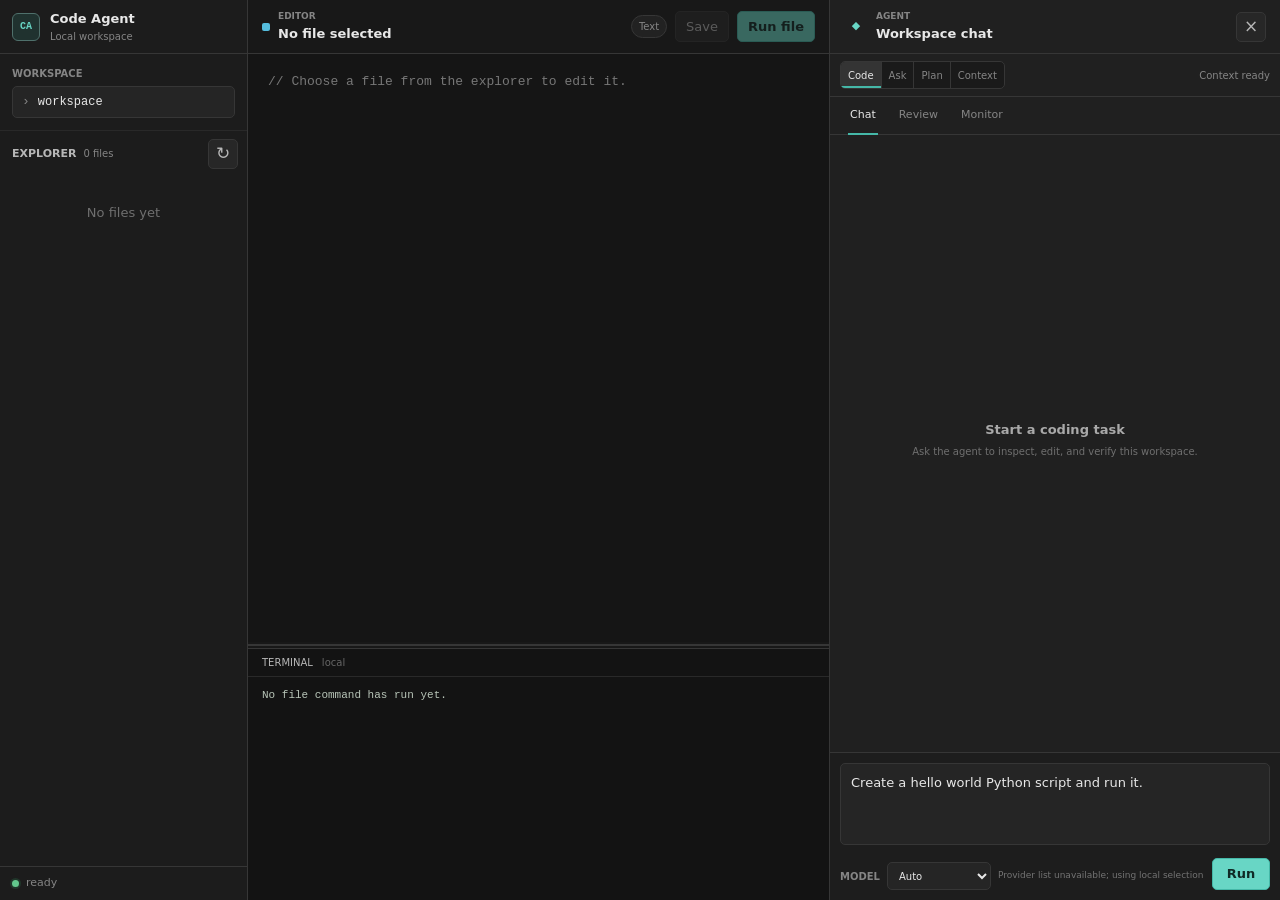
==== commit c6d388ca: "v6_add_cmd" ====
--- a/web/index.html
+++ b/web/index.html
@@ -58,7 +58,11 @@
           </div>
         </header>
         <textarea id="code-editor" class="code-editor" spellcheck="false" disabled>// Choose a file from the explorer to edit it.</textarea>
-        <section class="terminal-panel">
+        <div id="terminal-resize" class="terminal-resize" role="separator" tabindex="0"
+          aria-label="调整终端高度" aria-orientation="horizontal" aria-controls="terminal-panel"
+          aria-valuemin="10" aria-valuemax="90" aria-valuenow="30"
+          title="拖动调整终端高度，双击恢复默认"></div>
+        <section id="terminal-panel" class="terminal-panel">
           <div class="terminal-head">
             <span>Terminal</span>
             <span class="terminal-shell">local</span>
--- a/web/styles.css
+++ b/web/styles.css
@@ -382,7 +382,7 @@
 
 .editor {
   display: grid;
-  grid-template-rows: 54px minmax(0, 1fr) 150px;
+  grid-template-rows: 54px minmax(0, var(--editor-share, 7fr)) 6px minmax(0, var(--terminal-share, 3fr));
   background: var(--editor-bg);
   border-right: 1px solid var(--line);
 }
@@ -473,8 +473,33 @@
   color: #777;
 }
 
+.terminal-resize {
+  position: relative;
+  z-index: 1;
+  cursor: row-resize;
+  touch-action: none;
+  background: var(--editor-bg);
+}
+
+.terminal-resize::after {
+  content: "";
+  position: absolute;
+  inset: 2px 0;
+  background: var(--line);
+}
+
+.terminal-resize:hover::after,
+.terminal-resize:focus-visible::after,
+.resizing-terminal .terminal-resize::after {
+  background: var(--accent);
+}
+
+.terminal-resize:focus-visible { outline: 1px solid var(--accent); }
+.resizing-terminal, .resizing-terminal * { cursor: row-resize !important; user-select: none !important; }
+
 .terminal-panel {
   min-height: 0;
+  min-width: 0;
   display: grid;
   grid-template-rows: 28px minmax(0, 1fr);
   border-top: 1px solid var(--line);
@@ -498,12 +523,15 @@
 }
 
 .terminal {
+  min-width: 0;
+  min-height: 0;
   margin: 0;
   overflow: auto;
   padding: 10px 14px;
   color: #b9c6b9;
   font: 11px/1.55 var(--font-mono);
   white-space: pre-wrap;
+  overflow-wrap: anywhere;
 }
 
 .agent-panel {
